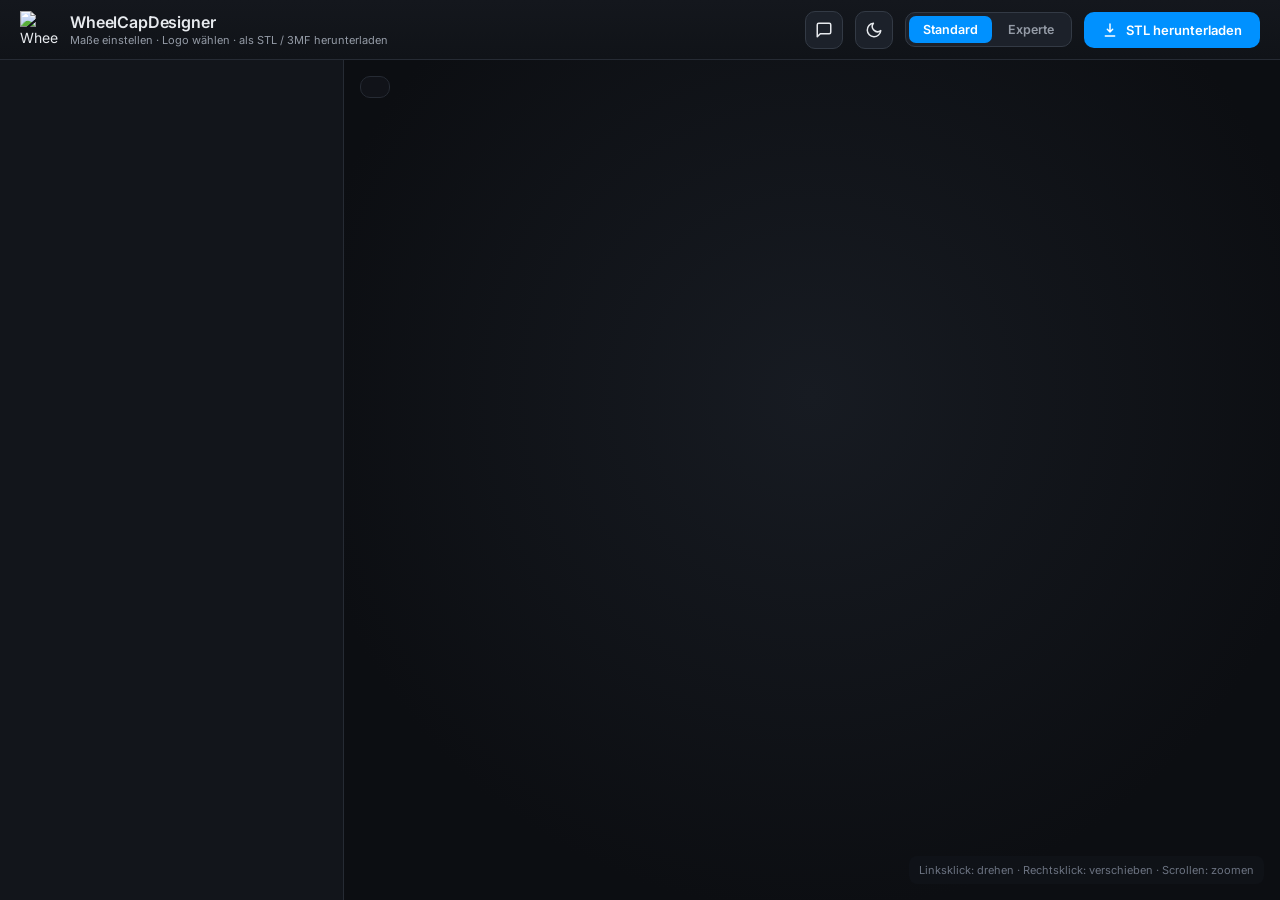
==== web/index.html @ 7435594d "Mehrsprachigkeit (DE/EN/FR/ES/IT) mit Sprachwahl (SVG-Flaggen) auf der Startseite - neues Modul js/i" ====
<!DOCTYPE html>
<html lang="de">
<head>
  <meta charset="UTF-8" />
  <meta name="viewport" content="width=device-width, initial-scale=1.0" />

  <title>WheelCapDesigner – Nabendeckel selbst gestalten &amp; als STL/3MF drucken</title>
  <meta name="description" content="Gestalte deinen Nabendeckel / deine Radkappe passgenau: Maße eingeben, Logo hochladen, live in 3D ansehen und als STL oder 3MF für den 3D-Druck herunterladen. Kostenlos im Browser." />
  <meta name="keywords" content="Nabendeckel, Radkappe, Felgendeckel, Nabenkappe, hub cap, center cap, Generator, Konfigurator, 3D-Druck, STL, 3MF, selbst gestalten" />
  <meta name="author" content="WheelCapDesigner" />
  <meta name="robots" content="index, follow" />
  <meta name="theme-color" content="#0a1526" />
  <link rel="canonical" href="https://wheelcapdesigner-u4aa.vercel.app/" />

  <!-- Favicons / Icons -->
  <link rel="icon" href="/favicon.ico" sizes="any" />
  <link rel="icon" type="image/png" sizes="32x32" href="/favicon-32.png" />
  <link rel="icon" type="image/png" sizes="16x16" href="/favicon-16.png" />
  <link rel="apple-touch-icon" href="/apple-touch-icon.png" />
  <link rel="manifest" href="/site.webmanifest" />

  <!-- Open Graph -->
  <meta property="og:type" content="website" />
  <meta property="og:site_name" content="WheelCapDesigner" />
  <meta property="og:title" content="WheelCapDesigner – Nabendeckel selbst gestalten &amp; drucken" />
  <meta property="og:description" content="Maße eingeben, Logo hochladen, in 3D ansehen und als STL/3MF herunterladen. Kostenlos im Browser." />
  <meta property="og:url" content="https://wheelcapdesigner-u4aa.vercel.app/" />
  <meta property="og:image" content="https://wheelcapdesigner-u4aa.vercel.app/og-image.png" />
  <meta property="og:image:width" content="1200" />
  <meta property="og:image:height" content="630" />
  <meta property="og:locale" content="de_DE" />

  <!-- Twitter -->
  <meta name="twitter:card" content="summary_large_image" />
  <meta name="twitter:title" content="WheelCapDesigner – Nabendeckel selbst gestalten &amp; drucken" />
  <meta name="twitter:description" content="Maße eingeben, Logo hochladen, in 3D ansehen und als STL/3MF herunterladen. Kostenlos im Browser." />
  <meta name="twitter:image" content="https://wheelcapdesigner-u4aa.vercel.app/og-image.png" />

  <!-- Strukturierte Daten -->
  <script type="application/ld+json">
  {
    "@context": "https://schema.org",
    "@type": "WebApplication",
    "name": "WheelCapDesigner",
    "url": "https://wheelcapdesigner-u4aa.vercel.app/",
    "description": "Parametrischer Nabendeckel-/Radkappen-Generator: Maße eingeben, Logo hochladen, in 3D ansehen und als STL/3MF für den 3D-Druck herunterladen.",
    "applicationCategory": "DesignApplication",
    "operatingSystem": "Web",
    "inLanguage": "de",
    "offers": { "@type": "Offer", "price": "0", "priceCurrency": "EUR" }
  }
  </script>

  <link rel="preconnect" href="https://fonts.googleapis.com" />
  <link rel="preconnect" href="https://fonts.gstatic.com" crossorigin />
  <link href="https://fonts.googleapis.com/css2?family=Inter:wght@400;500;600;700&display=swap" rel="stylesheet" />
  <link rel="stylesheet" href="css/style.css" />
  <script type="importmap">
  {
    "imports": {
      "three": "https://esm.sh/three@0.160.0",
      "three/addons/": "https://esm.sh/three@0.160.0/examples/jsm/",
      "three-bvh-csg": "https://esm.sh/three-bvh-csg@0.0.16?external=three"
    }
  }
  </script>
</head>
<body>
  <div class="home-overlay" id="home">
    <div class="home-card">
      <div class="lang-row" id="langRow" aria-label="Sprache"></div>
      <div class="home-brand">
        <img src="/wc-mark.png" width="52" height="52" alt="" />
        <div>
          <h2>WheelCapDesigner</h2>
          <p>Nabendeckel selbst gestalten – Maße, Logo, 3D-Vorschau, STL/3MF</p>
        </div>
      </div>
      <div class="home-actions">
        <button class="home-tile primary" id="homeNew">
          <span class="ht-ico"><svg viewBox="0 0 24 24" fill="none" stroke="currentColor" stroke-width="2" stroke-linecap="round"><path d="M12 5v14M5 12h14"/></svg></span>
          <span class="ht-t">Neues Projekt</span>
          <span class="ht-s">Leer mit Standardmaßen starten</span>
        </button>
        <button class="home-tile" id="homeOpen">
          <span class="ht-ico"><svg viewBox="0 0 24 24" fill="none" stroke="currentColor" stroke-width="2" stroke-linecap="round" stroke-linejoin="round"><path d="M3 7a2 2 0 0 1 2-2h4l2 2h8a2 2 0 0 1 2 2v8a2 2 0 0 1-2 2H5a2 2 0 0 1-2-2z"/></svg></span>
          <span class="ht-t">Projekt öffnen</span>
          <span class="ht-s">.wcd-Datei vom Rechner laden</span>
        </button>
      </div>
      <div class="home-recent">
        <div class="home-recent-head"><span>Gespeicherte Projekte</span><span class="home-hint">in diesem Browser</span></div>
        <div class="home-list" id="homeList"></div>
      </div>
      <button class="home-continue" id="homeContinue">Aktuelles Projekt weiter bearbeiten →</button>
    </div>
  </div>

  <header class="topbar">
    <div class="brand" id="homeBtn" role="button" tabindex="0" title="Zur Startseite">
      <div class="mark"><img src="/wc-mark.png" alt="WheelCap Designer Logo" width="38" height="38" /></div>
      <div>
        <h1>WheelCapDesigner</h1>
        <p>Maße einstellen · Logo wählen · als STL / 3MF herunterladen</p>
      </div>
    </div>
    <div class="topbar-actions">
      <a class="mw-link" id="mwLink" href="#" target="_blank" rel="noopener" title="Auf MakerWorld ansehen" style="display:none">
        <img alt="MakerWorld" data-src="/makerworld-logo.png" onerror="this.closest('.mw-link').classList.add('mw-fallback')" />
        <span class="mw-fallback-text">MakerWorld</span>
      </a>
      <span class="kofi-slot" id="kofiTop"></span>
      <button class="icon-btn" id="feedbackBtn" title="Feedback geben" aria-label="Feedback geben">
        <svg viewBox="0 0 24 24" fill="none" stroke="currentColor" stroke-width="2" stroke-linecap="round" stroke-linejoin="round"><path d="M21 15a2 2 0 0 1-2 2H7l-4 4V5a2 2 0 0 1 2-2h14a2 2 0 0 1 2 2z"/></svg>
      </button>
      <button class="icon-btn" id="themeToggle" title="Hell/Dunkel umschalten" aria-label="Hell/Dunkel umschalten">
        <svg class="ico-moon" viewBox="0 0 24 24" fill="none" stroke="currentColor" stroke-width="2" stroke-linecap="round" stroke-linejoin="round"><path d="M21 12.8A9 9 0 1 1 11.2 3a7 7 0 0 0 9.8 9.8z"/></svg>
        <svg class="ico-sun" viewBox="0 0 24 24" fill="none" stroke="currentColor" stroke-width="2" stroke-linecap="round" stroke-linejoin="round"><circle cx="12" cy="12" r="4"/><path d="M12 2v2M12 20v2M4.9 4.9l1.4 1.4M17.7 17.7l1.4 1.4M2 12h2M20 12h2M4.9 19.1l1.4-1.4M17.7 6.3l1.4-1.4"/></svg>
      </button>
      <div class="mode-toggle" id="modeToggle">
        <button data-mode="standard" class="active">Standard</button>
        <button data-mode="expert">Experte</button>
      </div>
      <button class="btn btn-primary" id="download">
        <svg viewBox="0 0 24 24" fill="none" stroke="currentColor" stroke-width="2.2" stroke-linecap="round" stroke-linejoin="round"><path d="M12 3v12m0 0l4-4m-4 4l-4-4M5 21h14"/></svg>
        STL herunterladen
      </button>
    </div>
  </header>

  <div class="layout">
    <aside class="sidebar" id="controls"></aside>
    <main class="stage">
      <canvas id="viewport"></canvas>
      <div class="badge" id="badge"></div>
      <div class="status" id="status"><span class="spinner"></span><span>berechne…</span></div>
      <div class="warn" id="warn"></div>
      <div class="hintbar">Linksklick: drehen · Rechtsklick: verschieben · Scrollen: zoomen</div>
      <div class="fatal" id="fatal"><div><h3>Konnte nicht laden</h3><p>Die 3D-Bibliothek konnte nicht geladen werden (Internetverbindung nötig).</p><code id="fatal-msg"></code></div></div>
    </main>
  </div>

  <div class="modal-overlay" id="dlModal">
    <div class="modal">
      <button class="modal-close" id="dlClose" aria-label="Schließen">&times;</button>
      <div class="modal-cup">☕</div>
      <h3>Dein Nabendeckel wird geladen …</h3>
      <p>Wenn dir <b>WheelCapDesigner</b> gefällt, freue ich mich riesig über einen Kaffee. Danke! 🙌</p>
      <div class="kofi-slot kofi-slot-lg" id="kofiPopup"></div>
      <button class="btn btn-ghost" id="dlContinue">Weiter zum Designen</button>
    </div>
  </div>

  <div class="modal-overlay" id="fbModal">
    <div class="modal">
      <button class="modal-close" id="fbClose" aria-label="Schließen">&times;</button>
      <div class="modal-cup">💬</div>
      <h3>Feedback zum Designer</h3>
      <p>Wie gefällt dir WheelCapDesigner? Über Sterne und ein paar Worte freue ich mich sehr.</p>
      <div class="stars stars-lg" id="fbStars" role="radiogroup" aria-label="Bewertung"></div>
      <textarea class="fb-text" id="fbText" rows="4" placeholder="Was läuft gut, was fehlt dir?"></textarea>
      <input type="email" class="fb-email" id="fbEmail" placeholder="E-Mail (optional, für Rückfragen)" />
      <button class="btn btn-primary btn-block" id="fbSend">Feedback senden</button>
      <div class="fb-status" id="fbStatus"></div>
    </div>
  </div>

  <script type="module" src="js/app.js"></script>
</body>
</html>
---- web/css/style.css ----
:root {
  --bg: #0c0e12;
  --bg-2: #12151b;
  --panel: #161a21;
  --panel-2: #1c212a;
  --border: #262b34;
  --border-2: #333a45;
  --text: #e7eaee;
  --muted: #949ba6;
  --faint: #6b7280;
  --accent: #0091ff;
  --accent-2: #33a8ff;
  --accent-soft: rgba(0, 145, 255, 0.14);
  --good: #46d19e;
  --danger: #ff5c5c;
  --radius: 10px;
  --shadow: 0 8px 30px rgba(0, 0, 0, 0.35);
  font-family: 'Inter', system-ui, -apple-system, 'Segoe UI', sans-serif;
}

* { box-sizing: border-box; margin: 0; padding: 0; }

html, body { height: 100%; }

body {
  background: var(--bg);
  color: var(--text);
  font-size: 14px;
  line-height: 1.5;
  overflow: hidden;
  -webkit-font-smoothing: antialiased;
}

/* ---------- Topbar ---------- */
.topbar {
  height: 60px;
  display: flex;
  align-items: center;
  justify-content: space-between;
  padding: 0 20px;
  background: linear-gradient(180deg, #14171d, #101318);
  border-bottom: 1px solid var(--border);
  position: relative;
  z-index: 10;
}
.brand { display: flex; align-items: center; gap: 12px; }
.brand .mark {
  width: 38px; height: 38px; display: grid; place-items: center; flex-shrink: 0;
}
.brand .mark img { width: 38px; height: 38px; display: block; }
.brand h1 { font-size: 16px; font-weight: 600; letter-spacing: -0.01em; }
.brand p { font-size: 11px; color: var(--muted); margin-top: -2px; }

.topbar-actions { display: flex; align-items: center; gap: 12px; }

.select-wrap { position: relative; }
select.preset {
  appearance: none;
  background: var(--panel-2);
  color: var(--text);
  border: 1px solid var(--border-2);
  border-radius: var(--radius);
  padding: 9px 34px 9px 14px;
  font-size: 13px; font-weight: 500;
  cursor: pointer;
  transition: border-color .15s;
}
select.preset:hover { border-color: var(--faint); }
.select-wrap::after {
  content: ''; position: absolute; right: 13px; top: 50%;
  width: 7px; height: 7px; border-right: 2px solid var(--muted); border-bottom: 2px solid var(--muted);
  transform: translateY(-70%) rotate(45deg); pointer-events: none;
}

.btn {
  display: inline-flex; align-items: center; gap: 8px;
  border: none; border-radius: var(--radius);
  padding: 10px 18px; font-size: 13px; font-weight: 600;
  cursor: pointer; transition: transform .08s, filter .15s, background .15s;
  font-family: inherit;
}
.btn:active { transform: scale(.97); }
.btn-primary { background: var(--accent); color: #fff; }
.btn-primary:hover { filter: brightness(1.08); }
.btn-primary svg { width: 16px; height: 16px; }
.btn-ghost { background: var(--panel-2); color: var(--text); border: 1px solid var(--border-2); }
.btn-ghost:hover { border-color: var(--faint); }
/* Ko-fi-Slot (offizielles Widget) */
.kofi-slot { display: inline-flex; align-items: center; }
.kofi-slot a { display: inline-flex !important; align-items: center; }
.kofi-slot img { vertical-align: middle; }
.kofi-slot-lg { justify-content: center; margin: 4px 0 18px; }

/* Download-Popup */
.modal-overlay {
  position: fixed; inset: 0; z-index: 100; display: none;
  align-items: center; justify-content: center; padding: 20px;
  background: rgba(6, 8, 12, 0.62); backdrop-filter: blur(4px);
}
.modal-overlay.show { display: flex; }
.modal {
  position: relative; width: 100%; max-width: 380px; text-align: center;
  background: var(--panel); border: 1px solid var(--border); border-radius: 16px;
  padding: 28px 26px 22px; box-shadow: var(--shadow);
}
.modal-cup { font-size: 40px; line-height: 1; margin-bottom: 10px; }
.modal h3 { font-size: 17px; font-weight: 600; margin-bottom: 8px; }
.modal p { font-size: 13.5px; color: var(--muted); line-height: 1.6; margin-bottom: 18px; }
.modal .btn-ghost { width: 100%; justify-content: center; }
.modal-close {
  position: absolute; top: 12px; right: 12px; width: 30px; height: 30px;
  border: none; background: var(--panel-2); color: var(--muted); border-radius: 8px;
  font-size: 18px; line-height: 1; cursor: pointer;
}
.modal-close:hover { color: var(--text); }
@media (max-width: 920px) { #kofiTop { display: none; } }
.btn-sm { padding: 8px 14px; font-size: 12.5px; }
.btn-block { width: 100%; justify-content: center; }

/* Modus-Umschalter */
.mode-toggle { display: inline-flex; background: var(--panel-2); border: 1px solid var(--border-2); border-radius: var(--radius); padding: 3px; gap: 2px; }
.mode-toggle button {
  border: none; background: transparent; color: var(--muted);
  font-family: inherit; font-size: 12.5px; font-weight: 600; cursor: pointer;
  padding: 6px 14px; border-radius: 7px; transition: background .15s, color .15s;
}
.mode-toggle button:hover { color: var(--text); }
.mode-toggle button.active { background: var(--accent); color: #fff; }

/* Theme-Umschalter */
.icon-btn { width: 38px; height: 38px; display: grid; place-items: center; background: var(--panel-2); border: 1px solid var(--border-2); border-radius: var(--radius); color: var(--text); cursor: pointer; transition: border-color .15s; }
.icon-btn:hover { border-color: var(--faint); }
.icon-btn svg { width: 18px; height: 18px; }
.ico-sun { display: none; }

/* Helles Theme */
body.theme-light {
  --bg: #eef1f5; --bg-2: #ffffff; --panel: #ffffff; --panel-2: #f2f4f7;
  --border: #e4e8ee; --border-2: #d4dae1; --text: #1a1e24; --muted: #5b636e; --faint: #98a0ac;
  --shadow: 0 8px 30px rgba(20, 30, 50, 0.12);
}
body.theme-light .topbar { background: linear-gradient(180deg, #ffffff, #f3f6f9); }
body.theme-light .stage { background: radial-gradient(circle at 50% 40%, #ffffff, #e6ebf1 75%); }
body.theme-light .sidebar::-webkit-scrollbar-thumb { background: #d4dae1; border-color: var(--bg-2); }
body.theme-light .badge, body.theme-light .status { background: rgba(255, 255, 255, 0.9); border-color: var(--border); }
body.theme-light .hintbar { background: rgba(255, 255, 255, 0.75); }
body.theme-light .ico-sun { display: block; }
body.theme-light .ico-moon { display: none; }

/* Vorlagen-Sektion */
.sub-label { font-size: 11px; font-weight: 600; color: var(--faint); text-transform: uppercase; letter-spacing: .04em; margin-bottom: 6px; }
.divider { height: 1px; background: var(--border); margin: 16px 0 14px; }
.save-row { display: flex; gap: 8px; }
.save-row input { flex: 1; }
.preset-list { margin-top: 10px; display: flex; flex-direction: column; gap: 6px; }
.preset-row { display: flex; align-items: center; gap: 8px; background: var(--panel-2); border: 1px solid var(--border); border-radius: 8px; padding: 6px 8px 6px 12px; }
.pr-name { flex: 1; font-size: 12.5px; color: var(--text); white-space: nowrap; overflow: hidden; text-overflow: ellipsis; }
.pr-btn { border: 1px solid var(--border-2); background: transparent; color: var(--muted); font-family: inherit; font-size: 11.5px; padding: 4px 9px; border-radius: 6px; cursor: pointer; }
.pr-btn:hover { color: var(--text); border-color: var(--faint); }
.pr-del { padding: 4px 8px; font-size: 15px; line-height: 1; }
.pr-del:hover { color: var(--danger); border-color: var(--danger); }

/* ---------- Layout ---------- */
.layout { display: flex; height: calc(100vh - 60px); }

.sidebar {
  width: 344px; flex-shrink: 0;
  background: var(--bg-2);
  border-right: 1px solid var(--border);
  overflow-y: auto;
  padding: 16px;
}
.sidebar::-webkit-scrollbar { width: 10px; }
.sidebar::-webkit-scrollbar-thumb { background: #242932; border-radius: 8px; border: 3px solid var(--bg-2); }

.stage { flex: 1; position: relative; background: radial-gradient(circle at 50% 40%, #171b22, #0c0e12 75%); }
#viewport { width: 100%; height: 100%; display: block; }

/* ---------- Sections ---------- */
.section {
  background: var(--panel);
  border: 1px solid var(--border);
  border-radius: 12px;
  margin-bottom: 12px;
  overflow: hidden;
}
.section-head {
  display: flex; align-items: center; gap: 10px;
  padding: 13px 14px; cursor: pointer; user-select: none;
}
.section-head:hover { background: var(--panel-2); }
.section-head .ico { width: 18px; height: 18px; color: var(--accent); display: grid; place-items: center; }
.section-head .ico svg { width: 18px; height: 18px; }
.section-head h2 { font-size: 13px; font-weight: 600; flex: 1; letter-spacing: -0.01em; }
.section-head .chev { width: 8px; height: 8px; border-right: 2px solid var(--muted); border-bottom: 2px solid var(--muted); transform: rotate(45deg); transition: transform .2s; }
.section.collapsed .chev { transform: rotate(-45deg); }
.section-body { padding: 4px 14px 14px; }
.section.collapsed .section-body { display: none; }

/* ---------- Controls ---------- */
.control { margin: 12px 0; }
.control:first-child { margin-top: 6px; }
.control .row { display: flex; align-items: baseline; justify-content: space-between; margin-bottom: 7px; }
.control label { font-size: 12.5px; color: var(--muted); }
.control .val { font-size: 12.5px; font-weight: 600; color: var(--text); font-variant-numeric: tabular-nums; }
.control .val .u { color: var(--faint); font-weight: 400; margin-left: 1px; }
.control .hint { font-size: 11px; color: var(--faint); margin-top: 5px; line-height: 1.4; }

input[type=range] {
  -webkit-appearance: none; appearance: none;
  width: 100%; height: 4px; border-radius: 4px;
  background: var(--border-2); outline: none; cursor: pointer;
}
input[type=range]::-webkit-slider-thumb {
  -webkit-appearance: none; appearance: none;
  width: 16px; height: 16px; border-radius: 50%;
  background: var(--accent); border: 3px solid var(--bg-2);
  box-shadow: 0 0 0 1px var(--accent); transition: transform .1s;
}
input[type=range]::-webkit-slider-thumb:hover { transform: scale(1.15); }
input[type=range]::-moz-range-thumb {
  width: 14px; height: 14px; border-radius: 50%;
  background: var(--accent); border: 2px solid var(--bg-2); cursor: pointer;
}

select.ctl, input.ctl[type=text] {
  width: 100%; background: var(--panel-2); color: var(--text);
  border: 1px solid var(--border-2); border-radius: 8px;
  padding: 9px 12px; font-size: 13px; font-family: inherit;
}
select.ctl { appearance: none; cursor: pointer; }
input.ctl[type=text]:focus, select.ctl:focus { outline: none; border-color: var(--accent); }

.color-row { display: flex; gap: 8px; align-items: center; }
.color-row .ctl-color { flex: 1; }
.ctl-color { height: 36px; padding: 3px; background: var(--panel-2); border: 1px solid var(--border-2); border-radius: 8px; cursor: pointer; }
.ctl-color::-webkit-color-swatch-wrapper { padding: 0; }
.ctl-color::-webkit-color-swatch { border: none; border-radius: 5px; }
.ctl-color::-moz-color-swatch { border: none; border-radius: 5px; }
.hex-input { width: 96px; background: var(--panel-2); border: 1px solid var(--border-2); border-radius: 8px; color: var(--text); font-family: var(--font-mono, monospace); font-size: 12px; text-transform: uppercase; padding: 8px 10px; }
.hex-input:focus { outline: none; border-color: var(--accent); }

/* Zahleneingabe neben dem Regler */
.valedit { display: inline-flex; align-items: baseline; gap: 1px; }
.num-input {
  width: 54px; text-align: right; background: transparent; border: 1px solid transparent;
  color: var(--text); font-size: 12.5px; font-weight: 600; font-family: inherit;
  font-variant-numeric: tabular-nums; padding: 2px 4px; border-radius: 5px;
}
.num-input:hover { background: var(--panel-2); }
.num-input:focus { outline: none; background: var(--panel-2); border-color: var(--accent); }
.num-input::-webkit-outer-spin-button, .num-input::-webkit-inner-spin-button { -webkit-appearance: none; margin: 0; }
.num-input { -moz-appearance: textfield; }

/* Mittelmarkierung am Regler */
.range-wrap { position: relative; display: flex; align-items: center; }
.range-wrap input[type=range] { position: relative; z-index: 1; }
.range-center { position: absolute; left: 50%; top: 50%; width: 2px; height: 11px; background: var(--faint); transform: translate(-50%, -50%); border-radius: 1px; pointer-events: none; z-index: 0; }

.filebtn {
  display: flex; align-items: center; justify-content: center; gap: 8px;
  width: 100%; padding: 11px; border: 1px dashed var(--border-2); border-radius: 8px;
  background: var(--panel-2); color: var(--muted); font-size: 12.5px; cursor: pointer;
  transition: border-color .15s, color .15s;
}
.filebtn:hover { border-color: var(--accent); color: var(--text); }
.filebtn svg { width: 16px; height: 16px; }
.filename { font-size: 11px; color: var(--accent); margin-top: 6px; word-break: break-all; }

/* ---------- Overlays ---------- */
.badge {
  position: absolute; left: 16px; top: 16px;
  display: flex; gap: 16px; align-items: center;
  background: rgba(18, 21, 27, 0.82); backdrop-filter: blur(8px);
  border: 1px solid var(--border); border-radius: 10px;
  padding: 10px 14px; font-size: 12px; color: var(--muted);
  font-variant-numeric: tabular-nums;
}
.badge b { color: var(--text); font-weight: 600; }
.badge .sep { width: 1px; height: 22px; background: var(--border-2); }

.status {
  position: absolute; right: 16px; top: 16px;
  display: none; align-items: center; gap: 8px;
  background: rgba(18, 21, 27, 0.9); border: 1px solid var(--border);
  border-radius: 20px; padding: 7px 14px; font-size: 12px; color: var(--muted);
}
.status.show { display: flex; }
.spinner {
  width: 13px; height: 13px; border: 2px solid var(--border-2);
  border-top-color: var(--accent); border-radius: 50%; animation: spin .7s linear infinite;
}
@keyframes spin { to { transform: rotate(360deg); } }

.warn {
  position: absolute; left: 50%; bottom: 20px; transform: translateX(-50%);
  display: none; align-items: center; gap: 8px;
  background: rgba(255, 92, 92, 0.14); border: 1px solid rgba(255, 92, 92, 0.4);
  color: #ffb3b3; border-radius: 10px; padding: 9px 16px; font-size: 12.5px;
  max-width: 80%;
}
.warn.show { display: flex; }

.hintbar {
  position: absolute; right: 16px; bottom: 16px;
  font-size: 11px; color: var(--faint);
  background: rgba(18,21,27,0.6); padding: 6px 10px; border-radius: 8px;
}

.fatal {
  position: absolute; inset: 0; display: none; place-items: center; padding: 40px;
  background: var(--bg); text-align: center;
}
.fatal.show { display: grid; }
.fatal div { max-width: 480px; }
.fatal h3 { color: var(--danger); margin-bottom: 10px; }
.fatal code { display: block; margin-top: 12px; background: var(--panel); padding: 12px; border-radius: 8px; font-size: 12px; color: var(--muted); text-align: left; white-space: pre-wrap; }

@media (max-width: 820px) {
  .layout { flex-direction: column; height: calc(100vh - 60px); }
  .sidebar { width: 100%; height: 45%; border-right: none; border-bottom: 1px solid var(--border); }
  .stage { height: 55%; }
  .brand p { display: none; }
}

/* ===== MakerWorld-Link (Top-Leiste) ===== */
.mw-link { display: inline-flex; align-items: center; height: 38px; padding: 0 10px; border: 1px solid var(--border-2); border-radius: var(--radius); background: var(--panel-2); transition: border-color .15s; }
.mw-link:hover { border-color: var(--faint); }
.mw-link img { height: 20px; width: auto; display: block; }
.mw-link .mw-fallback-text { display: none; font-size: 13px; font-weight: 700; color: #ff6a13; white-space: nowrap; letter-spacing: .01em; }
.mw-link.mw-fallback img { display: none; }
.mw-link.mw-fallback .mw-fallback-text { display: inline; }
@media (max-width: 720px) { .mw-link .mw-fallback-text { font-size: 0; } }

/* ===== Sterne-Bewertung ===== */
.stars { display: inline-flex; gap: 3px; align-items: center; }
.stars .star { width: 18px; height: 18px; cursor: pointer; color: var(--border-2); transition: color .1s, transform .1s; }
.stars .star svg { width: 100%; height: 100%; display: block; fill: currentColor; }
.stars .star.on { color: #f5b301; }
.stars .star:hover { transform: scale(1.12); }
.stars.readonly .star { cursor: default; }
.stars.readonly .star:hover { transform: none; }
.stars-lg { gap: 6px; justify-content: center; margin: 4px 0 16px; }
.stars-lg .star { width: 30px; height: 30px; }

/* ===== Vorlagen-Bewertung ===== */
.tpl-rating { margin-top: 10px; padding: 10px 12px; background: var(--panel-2); border: 1px solid var(--border); border-radius: 10px; }
.tpl-rating .tr-head { font-size: 11px; font-weight: 600; color: var(--faint); text-transform: uppercase; letter-spacing: .04em; margin-bottom: 7px; }
.tpl-rating .tr-row { display: flex; align-items: center; justify-content: space-between; gap: 10px; }
.tpl-rating .tr-avg { font-size: 12px; color: var(--muted); font-variant-numeric: tabular-nums; white-space: nowrap; }
.tpl-rating .tr-avg b { color: var(--text); }
.tpl-rating .tr-thanks { color: var(--good); }

/* ===== Feedback-Dialog ===== */
.fb-text, .fb-email { width: 100%; background: var(--panel-2); border: 1px solid var(--border-2); border-radius: 8px; color: var(--text); font-family: inherit; font-size: 13px; padding: 10px 12px; }
.fb-text { resize: vertical; min-height: 76px; margin-bottom: 10px; }
.fb-email { margin-bottom: 14px; }
.fb-text:focus, .fb-email:focus { outline: none; border-color: var(--accent); }
.fb-status { font-size: 12.5px; margin-top: 10px; min-height: 16px; }
.fb-status.ok { color: var(--good); }
.fb-status.err { color: #ff6b6b; }

/* ===== Download-Bestätigung (Toast) ===== */
.toast {
  position: fixed; left: 50%; bottom: 26px; transform: translate(-50%, 12px);
  z-index: 120; pointer-events: none;
  background: var(--panel); color: var(--text);
  border: 1px solid var(--border); border-left: 3px solid var(--good);
  border-radius: 10px; box-shadow: var(--shadow);
  padding: 11px 16px; font-size: 13px; font-weight: 600; max-width: 90vw;
  opacity: 0; transition: opacity .2s ease, transform .2s ease;
}
.toast.show { opacity: 1; transform: translate(-50%, 0); }

/* ===== Startseite (Home) ===== */
.brand#homeBtn { cursor: pointer; border-radius: 10px; padding: 4px 6px; margin: -4px -6px; transition: background .15s; }
.brand#homeBtn:hover { background: rgba(255,255,255,.05); }
body.theme-light .brand#homeBtn:hover { background: rgba(20,30,50,.05); }

.home-overlay {
  position: fixed; inset: 0; z-index: 200; display: none;
  align-items: center; justify-content: flex-start; padding: 24px;
  background:
    linear-gradient(90deg, rgba(7,9,13,0.94) 0%, rgba(7,9,13,0.72) 26%, rgba(7,9,13,0.30) 52%, rgba(7,9,13,0.10) 74%, rgba(7,9,13,0) 100%),
    url('/WCDWallpaper.png') center center / cover no-repeat;
  overflow: hidden;
}
.home-overlay.show { display: flex; }
/* Wallpaper bleibt auch im hellen Theme dunkel (Hero) */
body.theme-light .home-overlay { }

@media (min-width: 900px) {
  .home-overlay { padding-left: clamp(40px, 7vw, 120px); }
}
/* Schmale Screens: kräftigere Abdunklung, Karte zentriert */
@media (max-width: 680px) {
  .home-overlay {
    justify-content: center;
    background:
      linear-gradient(180deg, rgba(7,9,13,0.86) 0%, rgba(7,9,13,0.66) 45%, rgba(7,9,13,0.86) 100%),
      url('/WCDWallpaper.png') center center / cover no-repeat;
  }
}
.home-card {
  position: relative; z-index: 1;
  width: 100%; max-width: 560px; background: var(--panel); border: 1px solid var(--border);
  border-radius: 18px; box-shadow: var(--shadow); padding: 30px 28px 22px; margin: auto;
}
.home-brand { display: flex; align-items: center; gap: 14px; margin-bottom: 22px; }
.home-brand img { width: 52px; height: 52px; display: block; }
.home-brand h2 { font-size: 22px; font-weight: 700; letter-spacing: -0.02em; }
.home-brand p { font-size: 13px; color: var(--muted); margin-top: 2px; }

.home-actions { display: grid; grid-template-columns: 1fr 1fr; gap: 12px; margin-bottom: 22px; }
.home-tile {
  display: flex; flex-direction: column; align-items: flex-start; gap: 3px;
  text-align: left; padding: 16px; border-radius: 12px; cursor: pointer;
  background: var(--panel-2); border: 1px solid var(--border-2); color: var(--text);
  font-family: inherit; transition: border-color .15s, transform .08s, background .15s;
}
.home-tile:hover { border-color: var(--faint); }
.home-tile:active { transform: scale(.98); }
.home-tile.primary { background: var(--accent); border-color: var(--accent); color: #fff; }
.home-tile.primary:hover { filter: brightness(1.06); }
.home-tile .ht-ico { width: 26px; height: 26px; margin-bottom: 6px; }
.home-tile .ht-ico svg { width: 26px; height: 26px; }
.home-tile .ht-t { font-size: 14.5px; font-weight: 600; }
.home-tile .ht-s { font-size: 11.5px; opacity: .78; }

.home-recent-head { display: flex; justify-content: space-between; align-items: baseline; margin-bottom: 10px; }
.home-recent-head span:first-child { font-size: 11px; font-weight: 600; color: var(--faint); text-transform: uppercase; letter-spacing: .04em; }
.home-hint { font-size: 11px; color: var(--faint); }
.home-list { display: flex; flex-direction: column; gap: 7px; max-height: 240px; overflow-y: auto; }
.home-list .empty { font-size: 12.5px; color: var(--faint); padding: 6px 2px; }
.home-row { display: flex; align-items: center; gap: 10px; background: var(--panel-2); border: 1px solid var(--border); border-radius: 10px; padding: 9px 10px 9px 13px; }
.home-row .hr-main { flex: 1; min-width: 0; cursor: pointer; }
.home-row .hr-name { font-size: 13px; font-weight: 600; white-space: nowrap; overflow: hidden; text-overflow: ellipsis; }
.home-row .hr-date { font-size: 11px; color: var(--faint); margin-top: 1px; }
.home-row .hr-open { border: 1px solid var(--border-2); background: transparent; color: var(--muted); font-family: inherit; font-size: 11.5px; padding: 5px 11px; border-radius: 7px; cursor: pointer; }
.home-row .hr-open:hover { color: var(--text); border-color: var(--faint); }
.home-row .hr-del { border: none; background: transparent; color: var(--faint); font-size: 17px; line-height: 1; cursor: pointer; padding: 2px 6px; border-radius: 6px; }
.home-row .hr-del:hover { color: var(--danger); }

.home-continue { display: block; width: 100%; margin-top: 18px; padding: 10px; background: transparent; border: none; color: var(--muted); font-family: inherit; font-size: 12.5px; cursor: pointer; }
.home-continue:hover { color: var(--text); }

/* ===== Projekt-Sektion (Sidebar) ===== */
.proj-actions { display: grid; grid-template-columns: 1fr 1fr; gap: 8px; margin-top: 4px; }
.proj-actions .btn { justify-content: center; padding: 9px 10px; font-size: 12.5px; }
.proj-actions .btn svg { width: 15px; height: 15px; }
.proj-full { grid-column: 1 / -1; }
.proj-save-row { display: flex; gap: 8px; margin-top: 10px; }
.proj-save-row input { flex: 1; }
@media (max-width: 560px) { .home-actions { grid-template-columns: 1fr; } }

/* ===== Sprachwähler (Startseite) ===== */
.lang-row { display: flex; gap: 6px; justify-content: flex-end; margin-bottom: 14px; }
.lang-btn { padding: 3px; border: 1.5px solid transparent; border-radius: 7px; background: transparent; cursor: pointer; line-height: 0; opacity: .65; transition: opacity .15s, border-color .15s, transform .08s; }
.lang-btn:hover { opacity: 1; }
.lang-btn:active { transform: scale(.92); }
.lang-btn.active { opacity: 1; border-color: var(--accent); }
.lang-btn .flag { display: block; width: 26px; height: 18px; border-radius: 3px; overflow: hidden; box-shadow: 0 0 0 1px rgba(0,0,0,.18); }
.lang-btn .flag svg { display: block; width: 100%; height: 100%; }
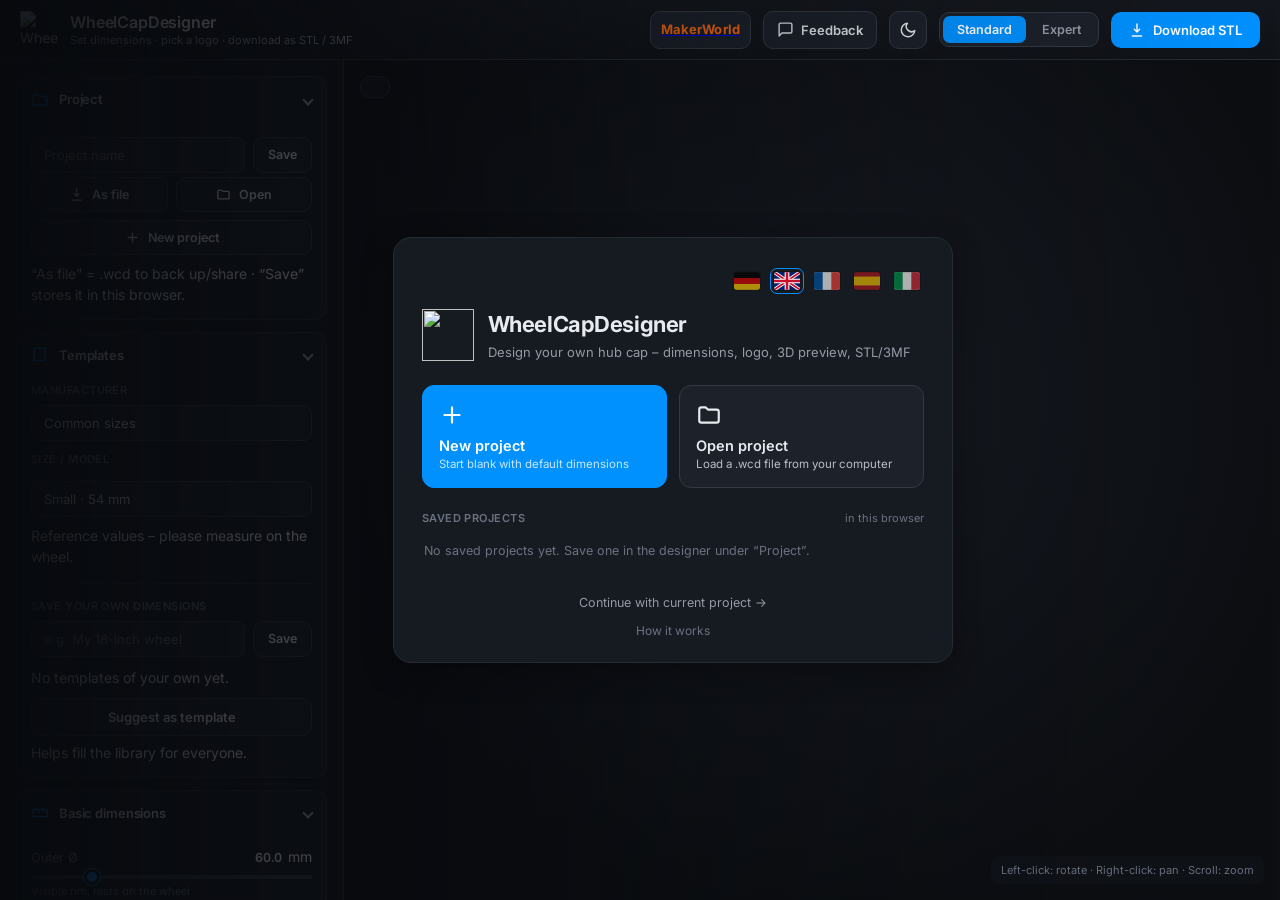
==== commit 60f07cb9: "Top-Leiste: Feedback-Icon -> klarer "Feedback"-Button (Icon + Text) Auf sehr schmalen Handys (< 600p" ====
--- a/web/index.html
+++ b/web/index.html
@@ -10,6 +10,10 @@
   <meta name="author" content="WheelCapDesigner" />
   <meta name="robots" content="index, follow" />
   <meta name="theme-color" content="#0a1526" />
+  <meta name="mobile-web-app-capable" content="yes" />
+  <meta name="apple-mobile-web-app-capable" content="yes" />
+  <meta name="apple-mobile-web-app-status-bar-style" content="black-translucent" />
+  <meta name="apple-mobile-web-app-title" content="WheelCap" />
   <link rel="canonical" href="https://wheelcapdesigner-u4aa.vercel.app/" />
 
   <!-- Favicons / Icons -->
@@ -53,6 +57,8 @@
 
   <link rel="preconnect" href="https://fonts.googleapis.com" />
   <link rel="preconnect" href="https://fonts.gstatic.com" crossorigin />
+  <link rel="preconnect" href="https://esm.sh" crossorigin />
+  <link rel="preconnect" href="https://cdn.jsdelivr.net" crossorigin />
   <link href="https://fonts.googleapis.com/css2?family=Inter:wght@400;500;600;700&display=swap" rel="stylesheet" />
   <link rel="stylesheet" href="css/style.css" />
   <script type="importmap">
@@ -93,6 +99,7 @@
         <div class="home-list" id="homeList"></div>
       </div>
       <button class="home-continue" id="homeContinue">Aktuelles Projekt weiter bearbeiten →</button>
+      <a class="home-guide" id="homeGuide" href="/nabendeckel-generator.html">So funktioniert's</a>
     </div>
   </div>
 
@@ -109,9 +116,9 @@
         <img alt="MakerWorld" data-src="/makerworld-logo.png" onerror="this.closest('.mw-link').classList.add('mw-fallback')" />
         <span class="mw-fallback-text">MakerWorld</span>
       </a>
-      <span class="kofi-slot" id="kofiTop"></span>
-      <button class="icon-btn" id="feedbackBtn" title="Feedback geben" aria-label="Feedback geben">
+      <button class="fb-btn" id="feedbackBtn" title="Feedback geben" aria-label="Feedback geben">
         <svg viewBox="0 0 24 24" fill="none" stroke="currentColor" stroke-width="2" stroke-linecap="round" stroke-linejoin="round"><path d="M21 15a2 2 0 0 1-2 2H7l-4 4V5a2 2 0 0 1 2-2h14a2 2 0 0 1 2 2z"/></svg>
+        <span class="fb-btn-label">Feedback</span>
       </button>
       <button class="icon-btn" id="themeToggle" title="Hell/Dunkel umschalten" aria-label="Hell/Dunkel umschalten">
         <svg class="ico-moon" viewBox="0 0 24 24" fill="none" stroke="currentColor" stroke-width="2" stroke-linecap="round" stroke-linejoin="round"><path d="M21 12.8A9 9 0 1 1 11.2 3a7 7 0 0 0 9.8 9.8z"/></svg>
@@ -166,5 +173,25 @@
   </div>
 
   <script type="module" src="js/app.js"></script>
+  <!-- Service-Worker registrieren -> installierbare App (moderne WebAPK statt Alt-Verknüpfung) -->
+  <script>
+    if ('serviceWorker' in navigator) {
+      window.addEventListener('load', function () {
+        navigator.serviceWorker.register('/sw.js').catch(function () {});
+      });
+    }
+  </script>
+  <!-- Lade-Wächter: zeigt eine Meldung, falls die App (z. B. Module) nicht startet -->
+  <script>
+    window.setTimeout(function () {
+      if (window.__wcdReady) return;
+      var f = document.getElementById('fatal');
+      var m = document.getElementById('fatal-msg');
+      if (f) f.classList.add('show');
+      if (m) m.textContent = 'Bitte die Seite neu laden. Falls es weiter hakt: Internetverbindung prüfen oder einen anderen Browser (Chrome/Safari, aktuelle Version) versuchen.';
+    }, 12000);
+  </script>
+  <!-- Vercel Web Analytics (cookieless) -->
+  <script defer src="/_vercel/insights/script.js"></script>
 </body>
 </html>
--- a/web/css/style.css
+++ b/web/css/style.css
@@ -95,7 +95,7 @@
 .modal-overlay {
   position: fixed; inset: 0; z-index: 100; display: none;
   align-items: center; justify-content: center; padding: 20px;
-  background: rgba(6, 8, 12, 0.62); backdrop-filter: blur(4px);
+  background: rgba(6, 8, 12, 0.62); -webkit-backdrop-filter: blur(4px); backdrop-filter: blur(4px);
 }
 .modal-overlay.show { display: flex; }
 .modal {
@@ -161,7 +161,7 @@
 .pr-del:hover { color: var(--danger); border-color: var(--danger); }
 
 /* ---------- Layout ---------- */
-.layout { display: flex; height: calc(100vh - 60px); }
+.layout { display: flex; height: calc(100vh - 60px); height: calc(100dvh - 60px); }
 
 .sidebar {
   width: 344px; flex-shrink: 0;
@@ -271,7 +271,7 @@
 .badge {
   position: absolute; left: 16px; top: 16px;
   display: flex; gap: 16px; align-items: center;
-  background: rgba(18, 21, 27, 0.82); backdrop-filter: blur(8px);
+  background: rgba(18, 21, 27, 0.82); -webkit-backdrop-filter: blur(8px); backdrop-filter: blur(8px);
   border: 1px solid var(--border); border-radius: 10px;
   padding: 10px 14px; font-size: 12px; color: var(--muted);
   font-variant-numeric: tabular-nums;
@@ -317,10 +317,26 @@
 .fatal code { display: block; margin-top: 12px; background: var(--panel); padding: 12px; border-radius: 8px; font-size: 12px; color: var(--muted); text-align: left; white-space: pre-wrap; }
 
 @media (max-width: 820px) {
-  .layout { flex-direction: column; height: calc(100vh - 60px); }
-  .sidebar { width: 100%; height: 45%; border-right: none; border-bottom: 1px solid var(--border); }
-  .stage { height: 55%; }
+  .layout { flex-direction: column; height: calc(100vh - 60px); height: calc(100dvh - 60px); }
+  .sidebar { width: 100%; height: 46%; border-right: none; border-bottom: 1px solid var(--border); }
+  .stage { height: 54%; }
   .brand p { display: none; }
+  /* Top-Leiste kompakter, damit nichts überläuft */
+  .topbar { padding: 0 12px; }
+  .topbar-actions { gap: 8px; }
+  #kofiTop { display: none; }
+}
+/* Schmale Handys: Platz sparen – WC-Logo bleibt (klickbar = Startseite) */
+@media (max-width: 600px) {
+  .brand h1 { display: none; }
+  .mw-link { display: none !important; }   /* MakerWorld ist auf Startseite/Anleitung verlinkt */
+}
+/* Sehr schmale Handys: Download-Button als Icon, Modus-Umschalter kompakt */
+@media (max-width: 480px) {
+  .topbar-actions { gap: 6px; }
+  .mode-toggle button { padding: 6px 9px; }
+  #download { font-size: 0; padding: 10px 12px; }
+  #download svg { width: 18px; height: 18px; }
 }
 
 /* ===== MakerWorld-Link (Top-Leiste) ===== */
@@ -382,7 +398,7 @@
   align-items: center; justify-content: flex-start; padding: 24px;
   background:
     linear-gradient(90deg, rgba(7,9,13,0.94) 0%, rgba(7,9,13,0.72) 26%, rgba(7,9,13,0.30) 52%, rgba(7,9,13,0.10) 74%, rgba(7,9,13,0) 100%),
-    url('/WCDWallpaper.png') center center / cover no-repeat;
+    url('/WCDWallpaper.webp') center center / cover no-repeat;
   overflow: hidden;
 }
 .home-overlay.show { display: flex; }
@@ -398,7 +414,7 @@
     justify-content: center;
     background:
       linear-gradient(180deg, rgba(7,9,13,0.86) 0%, rgba(7,9,13,0.66) 45%, rgba(7,9,13,0.86) 100%),
-      url('/WCDWallpaper.png') center center / cover no-repeat;
+      url('/WCDWallpaper.webp') center center / cover no-repeat;
   }
 }
 .home-card {
@@ -461,3 +477,24 @@
 .lang-btn.active { opacity: 1; border-color: var(--accent); }
 .lang-btn .flag { display: block; width: 26px; height: 18px; border-radius: 3px; overflow: hidden; box-shadow: 0 0 0 1px rgba(0,0,0,.18); }
 .lang-btn .flag svg { display: block; width: 100%; height: 100%; }
+
+/* Anleitung-Link auf der Startseite */
+.home-guide { display: block; text-align: center; margin-top: 2px; color: var(--faint); font-size: 12px; text-decoration: none; }
+.home-guide:hover { color: var(--muted); text-decoration: underline; }
+
+/* Feedback-Button in der Top-Leiste (Icon + Text) */
+.fb-btn {
+  display: inline-flex; align-items: center; gap: 7px;
+  height: 38px; padding: 0 13px;
+  background: var(--panel-2); color: var(--text);
+  border: 1px solid var(--border-2); border-radius: var(--radius);
+  font-family: inherit; font-size: 13px; font-weight: 600; cursor: pointer;
+  transition: border-color .15s, background .15s;
+}
+.fb-btn:hover { border-color: var(--faint); }
+.fb-btn:active { transform: scale(.97); }
+.fb-btn svg { width: 17px; height: 17px; }
+@media (max-width: 600px) {
+  .fb-btn { padding: 0; width: 38px; justify-content: center; }
+  .fb-btn-label { display: none; }
+}
